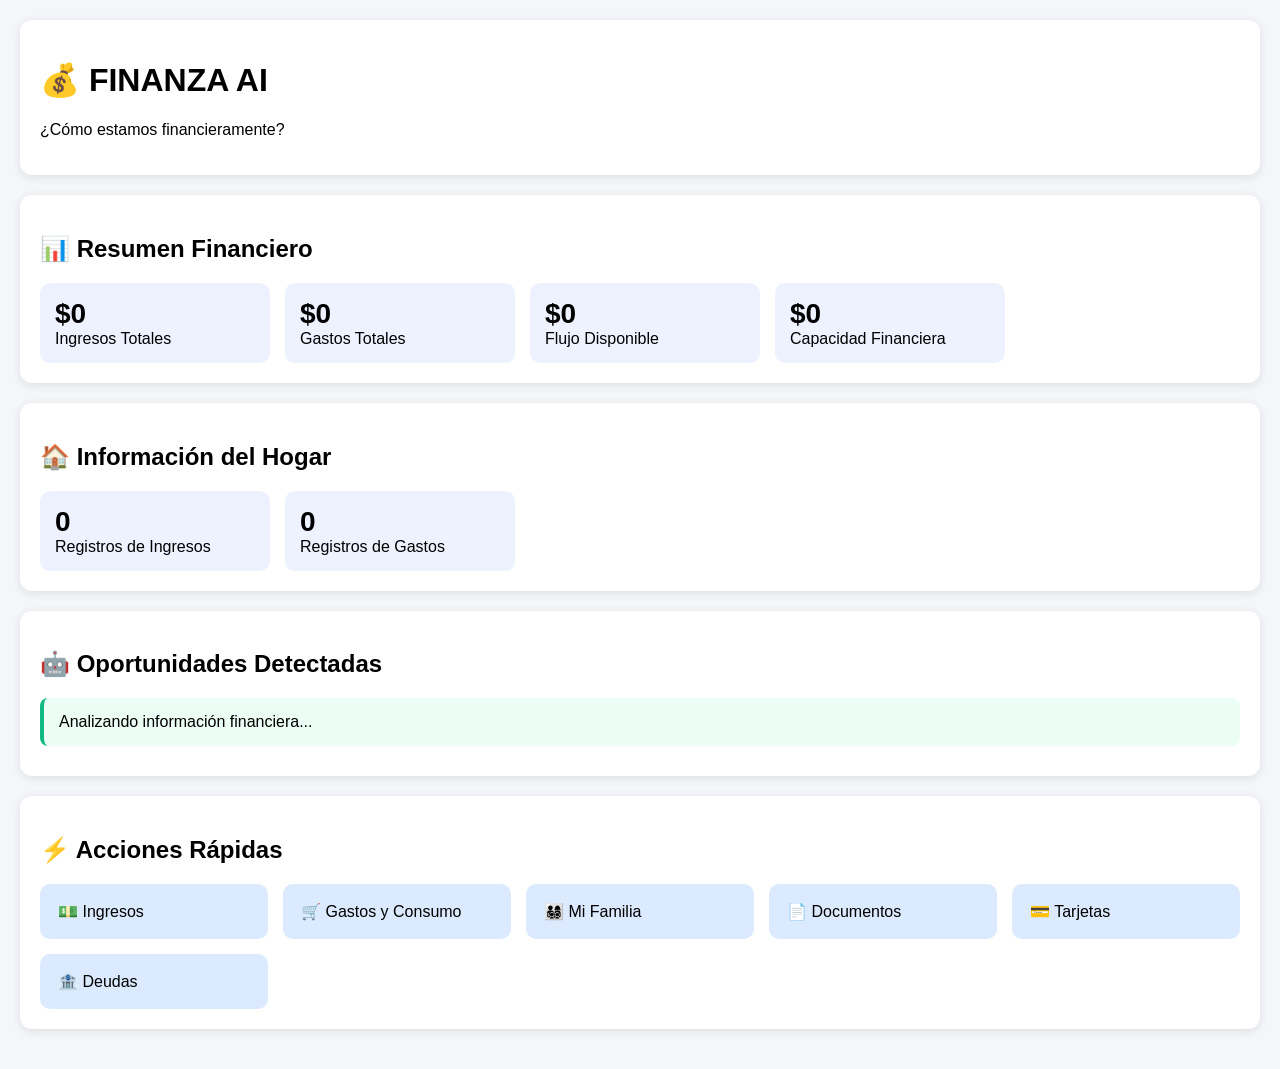
==== index.html @ 51402a57 "Update index.html" ====
<!DOCTYPE html>
<html lang="es">

<head>
<meta charset="UTF-8">
<meta name="viewport" content="width=device-width, initial-scale=1.0">

<title>FINANZA AI</title>

<style>

body{
  font-family: Arial, sans-serif;
  background:#f4f6f9;
  margin:0;
  padding:20px;
}

.container{
  max-width:1200px;
  margin:auto;
}

.card{
  background:white;
  border-radius:12px;
  padding:20px;
  margin-bottom:20px;
  box-shadow:0 2px 10px rgba(0,0,0,.1);
}

.stats{
  display:flex;
  flex-wrap:wrap;
  gap:15px;
}

.stat{
  background:#eef2ff;
  padding:15px;
  border-radius:10px;
  min-width:200px;
}

.value{
  font-size:28px;
  font-weight:bold;
}

.menu{
  display:grid;
  grid-template-columns:repeat(auto-fit,minmax(220px,1fr));
  gap:15px;
}

.menu a{
  text-decoration:none;
  color:inherit;
  display:block;
}

.module{
  background:#dbeafe;
  padding:18px;
  border-radius:10px;
  transition:0.2s;
  cursor:pointer;
}

.module:hover{
  background:#bfdbfe;
  transform:translateY(-2px);
}
.alert{
  background:#ecfdf5;
  border-left:4px solid #10b981;
  padding:15px;
  margin-bottom:10px;
  border-radius:8px;
}

.warning{
  background:#fff7ed;
  border-left:4px solid #f97316;
  padding:15px;
  margin-bottom:10px;
  border-radius:8px;
}

</style>
  
<link rel="stylesheet" href="assets/styles
  
</head>

<body>

<div class="container">

<div class="card">

<h1>💰 FINANZA AI</h1>

<p>
¿Cómo estamos financieramente?
</p>

</div>

<div class="card">

<h2>📊 Resumen Financiero</h2>

<div class="stats">

<div class="stat">
<div class="value" id="ingresosTotales">$0</div>
<div>Ingresos Totales</div>
</div>

<div class="stat">
<div class="value" id="gastosTotales">$0</div>
<div>Gastos Totales</div>
</div>

<div class="stat">
<div class="value" id="flujoDisponible">$0</div>
<div>Flujo Disponible</div>
</div>

<div class="stat">
<div class="value" id="capacidadFinanciera">$0</div>
<div>Capacidad Financiera</div>
</div>

</div>

</div>

<div class="card">

<h2>🏠 Información del Hogar</h2>

<div class="stats">

<div class="stat">
<div class="value" id="totalIngresos">0</div>
<div>Registros de Ingresos</div>
</div>

<div class="stat">
<div class="value" id="totalGastos">0</div>
<div>Registros de Gastos</div>
</div>

</div>

</div>

<div class="card">

<h2>🤖 Oportunidades Detectadas</h2>

<div id="oportunidades">

<div class="alert">
Analizando información financiera...
</div>

</div>

</div>

<div class="card">

<h2>⚡ Acciones Rápidas</h2>

<div class="menu">

<a href="ingresos.html">
<div class="module">
💵 Ingresos
</div>
</a>

<a href="gastos.html">
<div class="module">
🛒 Gastos y Consumo
</div>
</a>

<a href="familia.html">
<div class="module">
👨‍👩‍👧‍👦 Mi Familia
</div>
</a>

<a href="documentos.html">
<div class="module">
📄 Documentos
</div>
</a>

<a href="tarjetas.html">
<div class="module">
💳 Tarjetas
</div>
</a>

<a href="deudasypréstamos.html">
<div class="module">
🏦 Deudas
</div>
</a>

</div>

</div>

</div>

<script>

async function cargarDashboard() {

  const ingresosResponse =
    await fetch('/api/ingresos');

  const gastosResponse =
    await fetch('/api/gastos');

  const ingresos =
    await ingresosResponse.json();

  const gastos =
    await gastosResponse.json();

  let ingresosTotales = 0;
  let gastosTotales = 0;

  ingresos.forEach(item => {

    ingresosTotales +=
      Number(item.monto_neto || 0);

  });

  gastos.forEach(item => {

    gastosTotales +=
      Number(item.monto || 0);

  });

  const flujoDisponible =
    ingresosTotales - gastosTotales;

  document.getElementById('ingresosTotales').textContent =
    '$' + ingresosTotales.toFixed(2);

  document.getElementById('gastosTotales').textContent =
    '$' + gastosTotales.toFixed(2);

  document.getElementById('flujoDisponible').textContent =
    '$' + flujoDisponible.toFixed(2);

  document.getElementById('capacidadFinanciera').textContent =
    '$' + flujoDisponible.toFixed(2);

  document.getElementById('totalIngresos').textContent =
    ingresos.length;

  document.getElementById('totalGastos').textContent =
    gastos.length;

  const oportunidades =
    document.getElementById('oportunidades');

  if (flujoDisponible > 0) {

    oportunidades.innerHTML = `
      <div class="alert">
        ✅ Existe un flujo disponible de
        $${flujoDisponible.toFixed(2)}
      </div>
    `;

  } else {

    oportunidades.innerHTML = `
      <div class="warning">
        ⚠️ Los gastos son iguales o superiores
        a los ingresos.
      </div>
    `;

  }

}

cargarDashboard();

</script>

 <script src="assets/layout.js
   
</body>
</html>
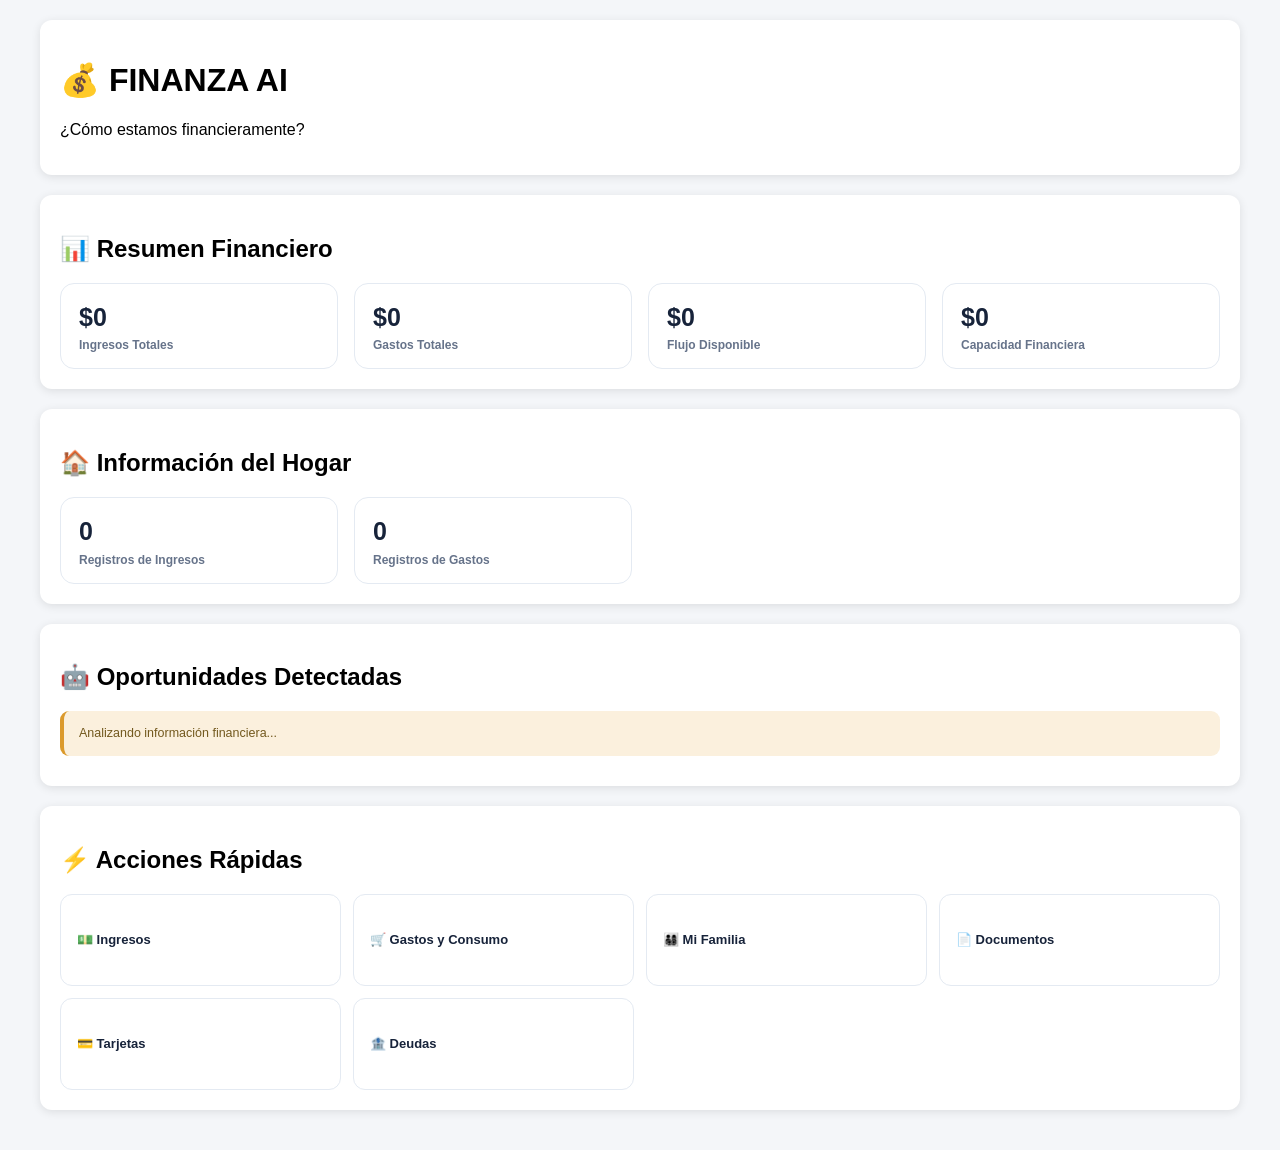
==== commit a533b606: "Update index.html" ====
--- a/index.html
+++ b/index.html
@@ -89,7 +89,7 @@
 
 </style>
   
-<link rel="stylesheet" href="assets/styles
+<link rel="stylesheet" href="./assets/styles.css">
   
 </head>
 
@@ -301,8 +301,7 @@
 cargarDashboard();
 
 </script>
-
- <script src="assets/layout.js
-   
+<script src="./assets/layout.js"></script>
+  
 </body>
 </html>
--- a/assets/styles.css
+++ b/assets/styles.css
@@ -0,0 +1,846 @@
+@import url("https://fonts.googleapis.com/css2?family=Inter:wght@400;500;600;700&display=swap");
+
+:root{
+  --sidebar-bg:#0e1d33;
+  --sidebar-border:#1e2e47;
+  --sidebar-text:#93a4be;
+  --sidebar-active:#2f6fed;
+
+  --bg:#f2f5fa;
+  --card:#ffffff;
+  --border:#e4eaf2;
+
+  --ink:#17233a;
+  --ink-soft:#66738a;
+
+  --blue:#2f6fed;
+  --blue-soft:#e7effe;
+
+  --green:#149a5b;
+  --green-soft:#dff5e9;
+
+  --red:#e24b5b;
+  --red-soft:#fce7e9;
+
+  --purple:#7c5ce0;
+  --purple-soft:#eee9fc;
+
+  --amber:#db9a2c;
+  --amber-soft:#fbf0dd;
+
+  --shadow:0 8px 24px rgba(23,35,58,.06);
+
+  --sidebar-width:232px;
+  --topbar-height:70px;
+}
+
+*{
+  box-sizing:border-box;
+}
+
+html{
+  scroll-behavior:smooth;
+}
+
+body.finanza-layout{
+  margin:0;
+  padding:0;
+  min-height:100vh;
+  background:var(--bg);
+  color:var(--ink);
+  font-family:"Inter",Arial,sans-serif;
+  font-size:14px;
+}
+
+body.finanza-layout a{
+  color:inherit;
+}
+
+body.finanza-layout button,
+body.finanza-layout input,
+body.finanza-layout select,
+body.finanza-layout textarea{
+  font:inherit;
+}
+
+/* ESTRUCTURA PRINCIPAL */
+
+.app-shell{
+  display:flex;
+  min-height:100vh;
+  background:var(--bg);
+}
+
+.app-sidebar{
+  width:var(--sidebar-width);
+  min-height:100vh;
+  background:var(--sidebar-bg);
+  color:#fff;
+  padding:22px 0;
+  display:flex;
+  flex-direction:column;
+  position:fixed;
+  top:0;
+  left:0;
+  bottom:0;
+  z-index:1000;
+  overflow-y:auto;
+}
+
+.app-main{
+  min-width:0;
+  width:calc(100% - var(--sidebar-width));
+  margin-left:var(--sidebar-width);
+}
+
+.app-topbar{
+  min-height:var(--topbar-height);
+  padding:14px 30px;
+  background:rgba(242,245,250,.94);
+  border-bottom:1px solid var(--border);
+  display:flex;
+  justify-content:space-between;
+  align-items:center;
+  gap:20px;
+  position:sticky;
+  top:0;
+  z-index:900;
+  backdrop-filter:blur(12px);
+}
+
+.app-content{
+  width:100%;
+  max-width:1440px;
+  margin:0 auto;
+  padding:22px 30px 40px;
+}
+
+/* MARCA */
+
+.brand-row{
+  display:flex;
+  align-items:center;
+  gap:10px;
+  padding:0 18px;
+  margin-bottom:22px;
+}
+
+.brand-mark{
+  width:34px;
+  height:34px;
+  flex:0 0 34px;
+  border-radius:10px;
+  display:flex;
+  align-items:center;
+  justify-content:center;
+  background:linear-gradient(135deg,#2f6fed,#7c5ce0);
+  color:#fff;
+  font-size:15px;
+  font-weight:700;
+  box-shadow:0 6px 15px rgba(47,111,237,.28);
+}
+
+.brand-name{
+  color:#fff;
+  font-weight:700;
+  font-size:14px;
+  letter-spacing:.2px;
+}
+
+.brand-tag{
+  margin-top:2px;
+  color:var(--sidebar-text);
+  font-size:9px;
+  line-height:1.35;
+}
+
+/* NAVEGACIÓN */
+
+.sidebar-nav{
+  padding:0 10px;
+}
+
+.nav-section{
+  display:flex;
+  flex-direction:column;
+  gap:2px;
+}
+
+.nav-divider{
+  height:1px;
+  margin:14px 8px;
+  background:var(--sidebar-border);
+}
+
+.nav-item{
+  min-height:38px;
+  display:flex;
+  align-items:center;
+  gap:11px;
+  padding:9px 12px;
+  border-radius:9px;
+  color:var(--sidebar-text);
+  text-decoration:none;
+  font-size:12.5px;
+  font-weight:500;
+  transition:background .2s ease,color .2s ease,transform .2s ease;
+}
+
+.nav-item:hover{
+  background:rgba(255,255,255,.07);
+  color:#fff;
+  transform:translateX(2px);
+}
+
+.nav-item.active{
+  background:var(--sidebar-active);
+  color:#fff;
+  box-shadow:0 5px 14px rgba(47,111,237,.24);
+}
+
+.nav-icon{
+  width:20px;
+  flex:0 0 20px;
+  text-align:center;
+  font-size:15px;
+}
+
+.sidebar-footer{
+  margin:auto 14px 0;
+  padding:14px 15px;
+  border-radius:12px;
+  background:#123326;
+  color:#cfe9de;
+  font-size:11px;
+  line-height:1.45;
+}
+
+.sidebar-footer-icon{
+  display:block;
+  margin-bottom:6px;
+  color:#9fe3c7;
+  font-size:16px;
+}
+
+/* TOPBAR */
+
+.topbar-left{
+  min-width:0;
+  display:flex;
+  align-items:center;
+  gap:12px;
+}
+
+.topbar-icon{
+  width:40px;
+  height:40px;
+  flex:0 0 40px;
+  border-radius:11px;
+  display:flex;
+  align-items:center;
+  justify-content:center;
+  background:var(--blue-soft);
+  color:var(--blue);
+  font-size:18px;
+}
+
+.topbar-copy{
+  min-width:0;
+}
+
+.topbar-title{
+  margin:0;
+  color:var(--ink);
+  font-size:19px;
+  font-weight:700;
+  line-height:1.2;
+}
+
+.topbar-status{
+  margin-top:3px;
+  color:var(--ink-soft);
+  font-size:12px;
+}
+
+.topbar-right{
+  display:flex;
+  align-items:center;
+  gap:14px;
+}
+
+.notification-button{
+  width:36px;
+  height:36px;
+  border:0;
+  border-radius:10px;
+  background:transparent;
+  color:var(--ink-soft);
+  cursor:pointer;
+}
+
+.notification-button:hover{
+  background:var(--blue-soft);
+  color:var(--blue);
+}
+
+.profile-chip{
+  display:flex;
+  align-items:center;
+  gap:8px;
+  color:var(--ink);
+  font-size:12.5px;
+  font-weight:600;
+}
+
+.profile-avatar{
+  width:32px;
+  height:32px;
+  border-radius:50%;
+  background:var(--blue-soft);
+  color:var(--blue);
+  display:flex;
+  align-items:center;
+  justify-content:center;
+  font-size:11px;
+  font-weight:700;
+}
+
+.mobile-menu-button{
+  display:none;
+  width:40px;
+  height:40px;
+  border:1px solid var(--border);
+  border-radius:10px;
+  background:#fff;
+  color:var(--ink);
+  cursor:pointer;
+}
+
+/* CONTENIDO EXISTENTE */
+
+.app-content > .container,
+.app-content > .card{
+  width:100%;
+  max-width:none;
+  margin-left:0;
+  margin-right:0;
+}
+
+.app-content .container{
+  max-width:none;
+  margin:0;
+}
+
+.app-content .card{
+  margin:0 0 18px;
+  padding:18px 20px;
+  border:1px solid var(--border);
+  border-radius:14px;
+  background:var(--card);
+  box-shadow:var(--shadow);
+}
+
+.app-content .card > h1:first-child{
+  margin-top:0;
+}
+
+.app-content h1,
+.app-content h2,
+.app-content h3{
+  color:var(--ink);
+}
+
+.app-content h1{
+  margin:0 0 8px;
+  font-size:23px;
+  line-height:1.25;
+}
+
+.app-content h2{
+  margin:0 0 14px;
+  font-size:15px;
+  line-height:1.3;
+  font-weight:700;
+}
+
+.app-content h3{
+  font-size:14px;
+}
+
+.app-content p{
+  color:var(--ink-soft);
+  line-height:1.55;
+}
+
+.app-content hr{
+  height:1px;
+  margin:24px 0;
+  border:0;
+  background:var(--border);
+}
+
+/* HERO */
+
+.finanza-hero{
+  min-height:138px;
+  margin-bottom:20px;
+  padding:25px 28px;
+  border-radius:16px;
+  background:linear-gradient(120deg,#132a4a,#2a3d63 55%,#715542);
+  color:#fff;
+  display:flex;
+  justify-content:space-between;
+  align-items:center;
+  gap:18px;
+}
+
+.finanza-hero h1,
+.finanza-hero h2,
+.finanza-hero p{
+  color:#fff;
+}
+
+.finanza-hero h1{
+  max-width:460px;
+  font-size:23px;
+}
+
+.finanza-hero p{
+  max-width:520px;
+  margin:8px 0 0;
+  color:#c7d3ea;
+  font-size:13px;
+}
+
+/* INDICADORES */
+
+.stats,
+.stat-row{
+  display:grid;
+  grid-template-columns:repeat(4,minmax(0,1fr));
+  gap:16px;
+}
+
+.stat{
+  min-width:0;
+  padding:16px 18px;
+  border:1px solid var(--border);
+  border-radius:14px;
+  background:var(--card);
+  box-shadow:none;
+}
+
+.stat .value,
+.value{
+  margin-top:3px;
+  color:var(--ink);
+  font-size:25px;
+  font-weight:700;
+  line-height:1.18;
+}
+
+.stat > div:last-child{
+  margin-top:6px;
+  color:var(--ink-soft);
+  font-size:12px;
+  font-weight:600;
+}
+
+.stat.stat-income{
+  border-top:3px solid var(--green);
+}
+
+.stat.stat-income .value{
+  color:var(--green);
+}
+
+.stat.stat-expense{
+  border-top:3px solid var(--red);
+}
+
+.stat.stat-expense .value{
+  color:var(--red);
+}
+
+.stat.stat-debt{
+  border-top:3px solid var(--purple);
+}
+
+.stat.stat-debt .value{
+  color:var(--purple);
+}
+
+.stat.stat-balance{
+  border-top:3px solid var(--blue);
+}
+
+.stat.stat-balance .value{
+  color:var(--blue);
+}
+
+/* PANELES */
+
+.panel{
+  margin-bottom:18px;
+  padding:18px 20px;
+  border:1px solid var(--border);
+  border-radius:14px;
+  background:var(--card);
+}
+
+.panel-title{
+  color:var(--ink);
+  font-size:14.5px;
+  font-weight:700;
+}
+
+.content-grid{
+  display:grid;
+  grid-template-columns:minmax(0,2fr) minmax(280px,1fr);
+  gap:18px;
+}
+
+.content-grid-equal{
+  display:grid;
+  grid-template-columns:repeat(2,minmax(0,1fr));
+  gap:18px;
+}
+
+/* ACCIONES */
+
+.actions-grid,
+.menu{
+  display:grid;
+  grid-template-columns:repeat(4,minmax(0,1fr));
+  gap:12px;
+}
+
+.action,
+.module{
+  min-width:0;
+  min-height:92px;
+  padding:14px 16px;
+  border:1px solid var(--border);
+  border-radius:12px;
+  background:#fff;
+  color:var(--ink);
+  display:flex;
+  flex-direction:column;
+  justify-content:center;
+  gap:7px;
+  font-size:13px;
+  font-weight:600;
+  cursor:pointer;
+  transition:transform .2s ease,border-color .2s ease,box-shadow .2s ease;
+}
+
+.action:hover,
+.module:hover{
+  border-color:#b9cef8;
+  box-shadow:0 8px 18px rgba(47,111,237,.10);
+  transform:translateY(-2px);
+}
+
+.menu a{
+  display:block;
+  color:inherit;
+  text-decoration:none;
+}
+
+/* TABLAS */
+
+.table-wrapper{
+  width:100%;
+  overflow-x:auto;
+}
+
+.table{
+  width:100%;
+  margin-top:10px;
+  border-collapse:collapse;
+  border-spacing:0;
+  background:#fff;
+}
+
+.table th{
+  padding:11px 12px;
+  border-bottom:1px solid var(--border);
+  background:#f6f8fc;
+  color:var(--ink-soft);
+  text-align:left;
+  font-size:11px;
+  font-weight:700;
+  text-transform:uppercase;
+  letter-spacing:.25px;
+  white-space:nowrap;
+}
+
+.table td{
+  padding:12px;
+  border-bottom:1px solid var(--border);
+  color:var(--ink);
+  font-size:12.5px;
+  vertical-align:middle;
+}
+
+.table tbody tr:hover{
+  background:#fafbfe;
+}
+
+.table tbody tr:last-child td{
+  border-bottom:0;
+}
+
+/* FORMULARIOS */
+
+form{
+  width:100%;
+}
+
+form p{
+  margin:0 0 14px;
+}
+
+label{
+  display:block;
+  margin-bottom:6px;
+  color:var(--ink-soft);
+  font-size:12px;
+  font-weight:600;
+}
+
+input,
+select,
+textarea{
+  width:100%;
+  min-height:42px;
+  padding:9px 11px;
+  border:1px solid var(--border);
+  border-radius:9px;
+  outline:none;
+  background:#fff;
+  color:var(--ink);
+  transition:border-color .2s ease,box-shadow .2s ease;
+}
+
+input:focus,
+select:focus,
+textarea:focus{
+  border-color:var(--blue);
+  box-shadow:0 0 0 3px rgba(47,111,237,.12);
+}
+
+button[type="submit"],
+.primary-button{
+  min-height:42px;
+  padding:9px 20px;
+  border:0;
+  border-radius:9px;
+  background:var(--blue);
+  color:#fff;
+  font-weight:600;
+  cursor:pointer;
+}
+
+button[type="submit"]:hover,
+.primary-button:hover{
+  background:#265fd0;
+}
+
+.secondary-button{
+  min-height:40px;
+  padding:8px 14px;
+  border:1px solid var(--border);
+  border-radius:9px;
+  background:#fff;
+  color:var(--ink);
+  cursor:pointer;
+}
+
+/* ALERTAS */
+
+.alert,
+.success,
+.warning{
+  padding:13px 15px;
+  border-radius:9px;
+  margin-bottom:10px;
+  font-size:12.5px;
+  line-height:1.5;
+}
+
+.alert,
+.warning{
+  border-left:4px solid var(--amber);
+  background:var(--amber-soft);
+  color:#72581d;
+}
+
+.success{
+  border-left:4px solid var(--green);
+  background:var(--green-soft);
+  color:#116f43;
+}
+
+.error{
+  padding:13px 15px;
+  border-left:4px solid var(--red);
+  border-radius:9px;
+  background:var(--red-soft);
+  color:#a42f3c;
+}
+
+/* MENSAJES */
+
+#mensaje{
+  margin-top:15px;
+  padding:0;
+  color:var(--green);
+  font-size:13px;
+  font-weight:600;
+}
+
+/* UTILIDADES */
+
+.text-green{
+  color:var(--green);
+}
+
+.text-red{
+  color:var(--red);
+}
+
+.text-blue{
+  color:var(--blue);
+}
+
+.text-purple{
+  color:var(--purple);
+}
+
+.muted{
+  color:var(--ink-soft);
+}
+
+.hidden{
+  display:none !important;
+}
+
+.mobile-overlay{
+  display:none;
+}
+
+/* RESPONSIVE */
+
+@media (max-width:1100px){
+  .stats,
+  .stat-row{
+    grid-template-columns:repeat(2,minmax(0,1fr));
+  }
+
+  .actions-grid,
+  .menu{
+    grid-template-columns:repeat(2,minmax(0,1fr));
+  }
+
+  .content-grid{
+    grid-template-columns:1fr;
+  }
+}
+
+@media (max-width:820px){
+  :root{
+    --topbar-height:64px;
+  }
+
+  .app-sidebar{
+    transform:translateX(-100%);
+    transition:transform .25s ease;
+    box-shadow:12px 0 30px rgba(0,0,0,.2);
+  }
+
+  body.sidebar-open .app-sidebar{
+    transform:translateX(0);
+  }
+
+  .app-main{
+    width:100%;
+    margin-left:0;
+  }
+
+  .app-topbar{
+    padding:12px 16px;
+  }
+
+  .app-content{
+    padding:18px 16px 30px;
+  }
+
+  .mobile-menu-button{
+    display:flex;
+    align-items:center;
+    justify-content:center;
+  }
+
+  .mobile-overlay{
+    position:fixed;
+    inset:0;
+    z-index:950;
+    background:rgba(14,29,51,.48);
+  }
+
+  body.sidebar-open .mobile-overlay{
+    display:block;
+  }
+
+  .topbar-status{
+    display:none;
+  }
+
+  .profile-chip span{
+    display:none;
+  }
+
+  .finanza-hero{
+    padding:22px 20px;
+  }
+}
+
+@media (max-width:580px){
+  .stats,
+  .stat-row,
+  .actions-grid,
+  .menu,
+  .content-grid-equal{
+    grid-template-columns:1fr;
+  }
+
+  .stat,
+  .action,
+  .module{
+    width:100%;
+  }
+
+  .app-content .card,
+  .panel{
+    padding:16px;
+  }
+
+  .topbar-title{
+    font-size:17px;
+  }
+
+  .finanza-hero h1{
+    font-size:20px;
+  }
+}
+
+@media (prefers-reduced-motion:reduce){
+  *,
+  *::before,
+  *::after{
+    scroll-behavior:auto !important;
+    animation:none !important;
+    transition:none !important;
+  }
+}
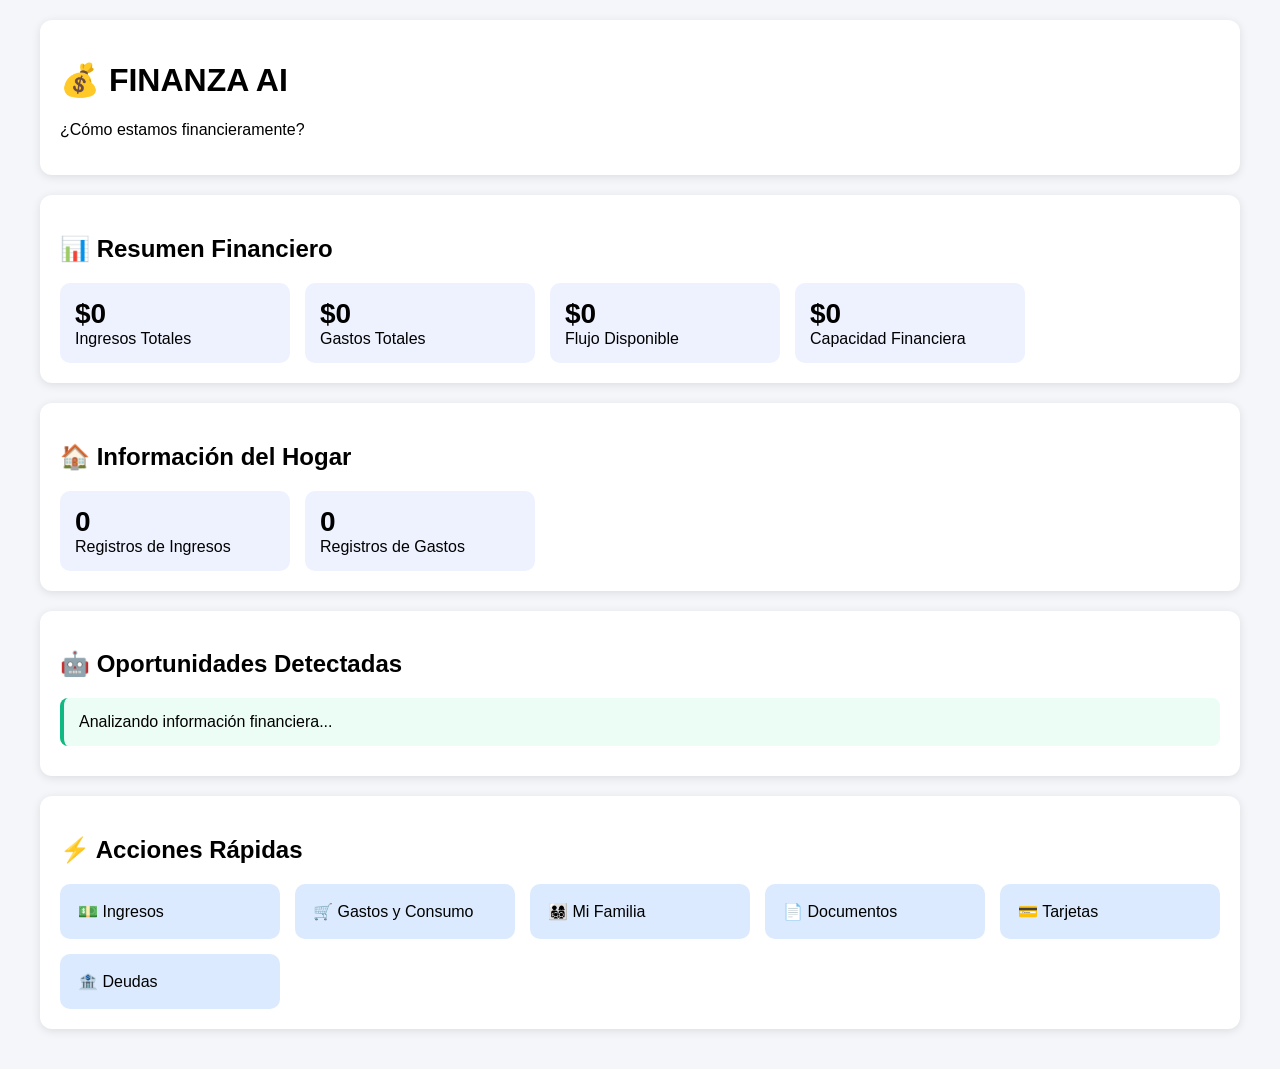
==== commit 268edf8d: "Update index.html" ====
--- a/index.html
+++ b/index.html
@@ -88,8 +88,8 @@
 }
 
 </style>
-  
-<link rel="stylesheet" href="./assets/styles.css">
+
+<link rel="stylesheet" href>
   
 </head>
 
@@ -300,8 +300,11 @@
 
 cargarDashboard();
 
+cargarDashboard();
+
 </script>
-<script src="./assets/layout.js"></script>
-  
+
+<scripts/layout.jsscript>
+
 </body>
 </html>
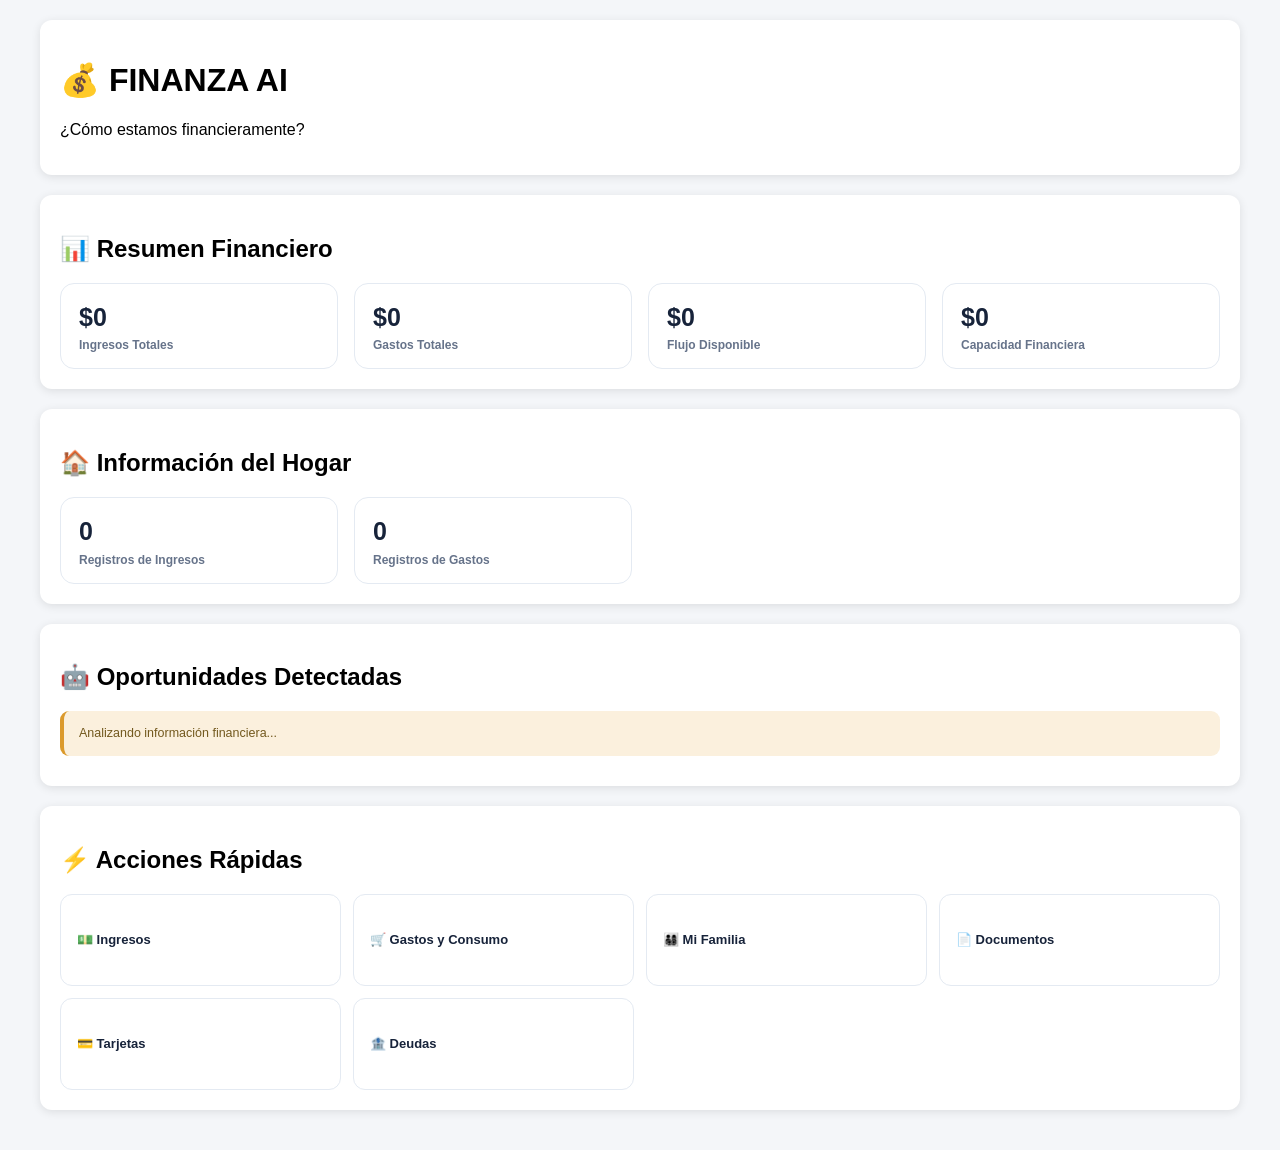
==== commit 0da9166d: "Update index.html" ====
--- a/index.html
+++ b/index.html
@@ -89,7 +89,7 @@
 
 </style>
 
-<link rel="stylesheet" href>
+<link rel="stylesheet" href="./assets/styles.css">
   
 </head>
 
@@ -300,11 +300,9 @@
 
 cargarDashboard();
 
-cargarDashboard();
-
 </script>
 
-<scripts/layout.jsscript>
+<script src="./assets/layout.js"></script>
 
 </body>
 </html>
--- a/assets/styles.css
+++ b/assets/styles.css
@@ -0,0 +1,846 @@
+@import url("https://fonts.googleapis.com/css2?family=Inter:wght@400;500;600;700&display=swap");
+
+:root{
+  --sidebar-bg:#0e1d33;
+  --sidebar-border:#1e2e47;
+  --sidebar-text:#93a4be;
+  --sidebar-active:#2f6fed;
+
+  --bg:#f2f5fa;
+  --card:#ffffff;
+  --border:#e4eaf2;
+
+  --ink:#17233a;
+  --ink-soft:#66738a;
+
+  --blue:#2f6fed;
+  --blue-soft:#e7effe;
+
+  --green:#149a5b;
+  --green-soft:#dff5e9;
+
+  --red:#e24b5b;
+  --red-soft:#fce7e9;
+
+  --purple:#7c5ce0;
+  --purple-soft:#eee9fc;
+
+  --amber:#db9a2c;
+  --amber-soft:#fbf0dd;
+
+  --shadow:0 8px 24px rgba(23,35,58,.06);
+
+  --sidebar-width:232px;
+  --topbar-height:70px;
+}
+
+*{
+  box-sizing:border-box;
+}
+
+html{
+  scroll-behavior:smooth;
+}
+
+body.finanza-layout{
+  margin:0;
+  padding:0;
+  min-height:100vh;
+  background:var(--bg);
+  color:var(--ink);
+  font-family:"Inter",Arial,sans-serif;
+  font-size:14px;
+}
+
+body.finanza-layout a{
+  color:inherit;
+}
+
+body.finanza-layout button,
+body.finanza-layout input,
+body.finanza-layout select,
+body.finanza-layout textarea{
+  font:inherit;
+}
+
+/* ESTRUCTURA PRINCIPAL */
+
+.app-shell{
+  display:flex;
+  min-height:100vh;
+  background:var(--bg);
+}
+
+.app-sidebar{
+  width:var(--sidebar-width);
+  min-height:100vh;
+  background:var(--sidebar-bg);
+  color:#fff;
+  padding:22px 0;
+  display:flex;
+  flex-direction:column;
+  position:fixed;
+  top:0;
+  left:0;
+  bottom:0;
+  z-index:1000;
+  overflow-y:auto;
+}
+
+.app-main{
+  min-width:0;
+  width:calc(100% - var(--sidebar-width));
+  margin-left:var(--sidebar-width);
+}
+
+.app-topbar{
+  min-height:var(--topbar-height);
+  padding:14px 30px;
+  background:rgba(242,245,250,.94);
+  border-bottom:1px solid var(--border);
+  display:flex;
+  justify-content:space-between;
+  align-items:center;
+  gap:20px;
+  position:sticky;
+  top:0;
+  z-index:900;
+  backdrop-filter:blur(12px);
+}
+
+.app-content{
+  width:100%;
+  max-width:1440px;
+  margin:0 auto;
+  padding:22px 30px 40px;
+}
+
+/* MARCA */
+
+.brand-row{
+  display:flex;
+  align-items:center;
+  gap:10px;
+  padding:0 18px;
+  margin-bottom:22px;
+}
+
+.brand-mark{
+  width:34px;
+  height:34px;
+  flex:0 0 34px;
+  border-radius:10px;
+  display:flex;
+  align-items:center;
+  justify-content:center;
+  background:linear-gradient(135deg,#2f6fed,#7c5ce0);
+  color:#fff;
+  font-size:15px;
+  font-weight:700;
+  box-shadow:0 6px 15px rgba(47,111,237,.28);
+}
+
+.brand-name{
+  color:#fff;
+  font-weight:700;
+  font-size:14px;
+  letter-spacing:.2px;
+}
+
+.brand-tag{
+  margin-top:2px;
+  color:var(--sidebar-text);
+  font-size:9px;
+  line-height:1.35;
+}
+
+/* NAVEGACIÓN */
+
+.sidebar-nav{
+  padding:0 10px;
+}
+
+.nav-section{
+  display:flex;
+  flex-direction:column;
+  gap:2px;
+}
+
+.nav-divider{
+  height:1px;
+  margin:14px 8px;
+  background:var(--sidebar-border);
+}
+
+.nav-item{
+  min-height:38px;
+  display:flex;
+  align-items:center;
+  gap:11px;
+  padding:9px 12px;
+  border-radius:9px;
+  color:var(--sidebar-text);
+  text-decoration:none;
+  font-size:12.5px;
+  font-weight:500;
+  transition:background .2s ease,color .2s ease,transform .2s ease;
+}
+
+.nav-item:hover{
+  background:rgba(255,255,255,.07);
+  color:#fff;
+  transform:translateX(2px);
+}
+
+.nav-item.active{
+  background:var(--sidebar-active);
+  color:#fff;
+  box-shadow:0 5px 14px rgba(47,111,237,.24);
+}
+
+.nav-icon{
+  width:20px;
+  flex:0 0 20px;
+  text-align:center;
+  font-size:15px;
+}
+
+.sidebar-footer{
+  margin:auto 14px 0;
+  padding:14px 15px;
+  border-radius:12px;
+  background:#123326;
+  color:#cfe9de;
+  font-size:11px;
+  line-height:1.45;
+}
+
+.sidebar-footer-icon{
+  display:block;
+  margin-bottom:6px;
+  color:#9fe3c7;
+  font-size:16px;
+}
+
+/* TOPBAR */
+
+.topbar-left{
+  min-width:0;
+  display:flex;
+  align-items:center;
+  gap:12px;
+}
+
+.topbar-icon{
+  width:40px;
+  height:40px;
+  flex:0 0 40px;
+  border-radius:11px;
+  display:flex;
+  align-items:center;
+  justify-content:center;
+  background:var(--blue-soft);
+  color:var(--blue);
+  font-size:18px;
+}
+
+.topbar-copy{
+  min-width:0;
+}
+
+.topbar-title{
+  margin:0;
+  color:var(--ink);
+  font-size:19px;
+  font-weight:700;
+  line-height:1.2;
+}
+
+.topbar-status{
+  margin-top:3px;
+  color:var(--ink-soft);
+  font-size:12px;
+}
+
+.topbar-right{
+  display:flex;
+  align-items:center;
+  gap:14px;
+}
+
+.notification-button{
+  width:36px;
+  height:36px;
+  border:0;
+  border-radius:10px;
+  background:transparent;
+  color:var(--ink-soft);
+  cursor:pointer;
+}
+
+.notification-button:hover{
+  background:var(--blue-soft);
+  color:var(--blue);
+}
+
+.profile-chip{
+  display:flex;
+  align-items:center;
+  gap:8px;
+  color:var(--ink);
+  font-size:12.5px;
+  font-weight:600;
+}
+
+.profile-avatar{
+  width:32px;
+  height:32px;
+  border-radius:50%;
+  background:var(--blue-soft);
+  color:var(--blue);
+  display:flex;
+  align-items:center;
+  justify-content:center;
+  font-size:11px;
+  font-weight:700;
+}
+
+.mobile-menu-button{
+  display:none;
+  width:40px;
+  height:40px;
+  border:1px solid var(--border);
+  border-radius:10px;
+  background:#fff;
+  color:var(--ink);
+  cursor:pointer;
+}
+
+/* CONTENIDO EXISTENTE */
+
+.app-content > .container,
+.app-content > .card{
+  width:100%;
+  max-width:none;
+  margin-left:0;
+  margin-right:0;
+}
+
+.app-content .container{
+  max-width:none;
+  margin:0;
+}
+
+.app-content .card{
+  margin:0 0 18px;
+  padding:18px 20px;
+  border:1px solid var(--border);
+  border-radius:14px;
+  background:var(--card);
+  box-shadow:var(--shadow);
+}
+
+.app-content .card > h1:first-child{
+  margin-top:0;
+}
+
+.app-content h1,
+.app-content h2,
+.app-content h3{
+  color:var(--ink);
+}
+
+.app-content h1{
+  margin:0 0 8px;
+  font-size:23px;
+  line-height:1.25;
+}
+
+.app-content h2{
+  margin:0 0 14px;
+  font-size:15px;
+  line-height:1.3;
+  font-weight:700;
+}
+
+.app-content h3{
+  font-size:14px;
+}
+
+.app-content p{
+  color:var(--ink-soft);
+  line-height:1.55;
+}
+
+.app-content hr{
+  height:1px;
+  margin:24px 0;
+  border:0;
+  background:var(--border);
+}
+
+/* HERO */
+
+.finanza-hero{
+  min-height:138px;
+  margin-bottom:20px;
+  padding:25px 28px;
+  border-radius:16px;
+  background:linear-gradient(120deg,#132a4a,#2a3d63 55%,#715542);
+  color:#fff;
+  display:flex;
+  justify-content:space-between;
+  align-items:center;
+  gap:18px;
+}
+
+.finanza-hero h1,
+.finanza-hero h2,
+.finanza-hero p{
+  color:#fff;
+}
+
+.finanza-hero h1{
+  max-width:460px;
+  font-size:23px;
+}
+
+.finanza-hero p{
+  max-width:520px;
+  margin:8px 0 0;
+  color:#c7d3ea;
+  font-size:13px;
+}
+
+/* INDICADORES */
+
+.stats,
+.stat-row{
+  display:grid;
+  grid-template-columns:repeat(4,minmax(0,1fr));
+  gap:16px;
+}
+
+.stat{
+  min-width:0;
+  padding:16px 18px;
+  border:1px solid var(--border);
+  border-radius:14px;
+  background:var(--card);
+  box-shadow:none;
+}
+
+.stat .value,
+.value{
+  margin-top:3px;
+  color:var(--ink);
+  font-size:25px;
+  font-weight:700;
+  line-height:1.18;
+}
+
+.stat > div:last-child{
+  margin-top:6px;
+  color:var(--ink-soft);
+  font-size:12px;
+  font-weight:600;
+}
+
+.stat.stat-income{
+  border-top:3px solid var(--green);
+}
+
+.stat.stat-income .value{
+  color:var(--green);
+}
+
+.stat.stat-expense{
+  border-top:3px solid var(--red);
+}
+
+.stat.stat-expense .value{
+  color:var(--red);
+}
+
+.stat.stat-debt{
+  border-top:3px solid var(--purple);
+}
+
+.stat.stat-debt .value{
+  color:var(--purple);
+}
+
+.stat.stat-balance{
+  border-top:3px solid var(--blue);
+}
+
+.stat.stat-balance .value{
+  color:var(--blue);
+}
+
+/* PANELES */
+
+.panel{
+  margin-bottom:18px;
+  padding:18px 20px;
+  border:1px solid var(--border);
+  border-radius:14px;
+  background:var(--card);
+}
+
+.panel-title{
+  color:var(--ink);
+  font-size:14.5px;
+  font-weight:700;
+}
+
+.content-grid{
+  display:grid;
+  grid-template-columns:minmax(0,2fr) minmax(280px,1fr);
+  gap:18px;
+}
+
+.content-grid-equal{
+  display:grid;
+  grid-template-columns:repeat(2,minmax(0,1fr));
+  gap:18px;
+}
+
+/* ACCIONES */
+
+.actions-grid,
+.menu{
+  display:grid;
+  grid-template-columns:repeat(4,minmax(0,1fr));
+  gap:12px;
+}
+
+.action,
+.module{
+  min-width:0;
+  min-height:92px;
+  padding:14px 16px;
+  border:1px solid var(--border);
+  border-radius:12px;
+  background:#fff;
+  color:var(--ink);
+  display:flex;
+  flex-direction:column;
+  justify-content:center;
+  gap:7px;
+  font-size:13px;
+  font-weight:600;
+  cursor:pointer;
+  transition:transform .2s ease,border-color .2s ease,box-shadow .2s ease;
+}
+
+.action:hover,
+.module:hover{
+  border-color:#b9cef8;
+  box-shadow:0 8px 18px rgba(47,111,237,.10);
+  transform:translateY(-2px);
+}
+
+.menu a{
+  display:block;
+  color:inherit;
+  text-decoration:none;
+}
+
+/* TABLAS */
+
+.table-wrapper{
+  width:100%;
+  overflow-x:auto;
+}
+
+.table{
+  width:100%;
+  margin-top:10px;
+  border-collapse:collapse;
+  border-spacing:0;
+  background:#fff;
+}
+
+.table th{
+  padding:11px 12px;
+  border-bottom:1px solid var(--border);
+  background:#f6f8fc;
+  color:var(--ink-soft);
+  text-align:left;
+  font-size:11px;
+  font-weight:700;
+  text-transform:uppercase;
+  letter-spacing:.25px;
+  white-space:nowrap;
+}
+
+.table td{
+  padding:12px;
+  border-bottom:1px solid var(--border);
+  color:var(--ink);
+  font-size:12.5px;
+  vertical-align:middle;
+}
+
+.table tbody tr:hover{
+  background:#fafbfe;
+}
+
+.table tbody tr:last-child td{
+  border-bottom:0;
+}
+
+/* FORMULARIOS */
+
+form{
+  width:100%;
+}
+
+form p{
+  margin:0 0 14px;
+}
+
+label{
+  display:block;
+  margin-bottom:6px;
+  color:var(--ink-soft);
+  font-size:12px;
+  font-weight:600;
+}
+
+input,
+select,
+textarea{
+  width:100%;
+  min-height:42px;
+  padding:9px 11px;
+  border:1px solid var(--border);
+  border-radius:9px;
+  outline:none;
+  background:#fff;
+  color:var(--ink);
+  transition:border-color .2s ease,box-shadow .2s ease;
+}
+
+input:focus,
+select:focus,
+textarea:focus{
+  border-color:var(--blue);
+  box-shadow:0 0 0 3px rgba(47,111,237,.12);
+}
+
+button[type="submit"],
+.primary-button{
+  min-height:42px;
+  padding:9px 20px;
+  border:0;
+  border-radius:9px;
+  background:var(--blue);
+  color:#fff;
+  font-weight:600;
+  cursor:pointer;
+}
+
+button[type="submit"]:hover,
+.primary-button:hover{
+  background:#265fd0;
+}
+
+.secondary-button{
+  min-height:40px;
+  padding:8px 14px;
+  border:1px solid var(--border);
+  border-radius:9px;
+  background:#fff;
+  color:var(--ink);
+  cursor:pointer;
+}
+
+/* ALERTAS */
+
+.alert,
+.success,
+.warning{
+  padding:13px 15px;
+  border-radius:9px;
+  margin-bottom:10px;
+  font-size:12.5px;
+  line-height:1.5;
+}
+
+.alert,
+.warning{
+  border-left:4px solid var(--amber);
+  background:var(--amber-soft);
+  color:#72581d;
+}
+
+.success{
+  border-left:4px solid var(--green);
+  background:var(--green-soft);
+  color:#116f43;
+}
+
+.error{
+  padding:13px 15px;
+  border-left:4px solid var(--red);
+  border-radius:9px;
+  background:var(--red-soft);
+  color:#a42f3c;
+}
+
+/* MENSAJES */
+
+#mensaje{
+  margin-top:15px;
+  padding:0;
+  color:var(--green);
+  font-size:13px;
+  font-weight:600;
+}
+
+/* UTILIDADES */
+
+.text-green{
+  color:var(--green);
+}
+
+.text-red{
+  color:var(--red);
+}
+
+.text-blue{
+  color:var(--blue);
+}
+
+.text-purple{
+  color:var(--purple);
+}
+
+.muted{
+  color:var(--ink-soft);
+}
+
+.hidden{
+  display:none !important;
+}
+
+.mobile-overlay{
+  display:none;
+}
+
+/* RESPONSIVE */
+
+@media (max-width:1100px){
+  .stats,
+  .stat-row{
+    grid-template-columns:repeat(2,minmax(0,1fr));
+  }
+
+  .actions-grid,
+  .menu{
+    grid-template-columns:repeat(2,minmax(0,1fr));
+  }
+
+  .content-grid{
+    grid-template-columns:1fr;
+  }
+}
+
+@media (max-width:820px){
+  :root{
+    --topbar-height:64px;
+  }
+
+  .app-sidebar{
+    transform:translateX(-100%);
+    transition:transform .25s ease;
+    box-shadow:12px 0 30px rgba(0,0,0,.2);
+  }
+
+  body.sidebar-open .app-sidebar{
+    transform:translateX(0);
+  }
+
+  .app-main{
+    width:100%;
+    margin-left:0;
+  }
+
+  .app-topbar{
+    padding:12px 16px;
+  }
+
+  .app-content{
+    padding:18px 16px 30px;
+  }
+
+  .mobile-menu-button{
+    display:flex;
+    align-items:center;
+    justify-content:center;
+  }
+
+  .mobile-overlay{
+    position:fixed;
+    inset:0;
+    z-index:950;
+    background:rgba(14,29,51,.48);
+  }
+
+  body.sidebar-open .mobile-overlay{
+    display:block;
+  }
+
+  .topbar-status{
+    display:none;
+  }
+
+  .profile-chip span{
+    display:none;
+  }
+
+  .finanza-hero{
+    padding:22px 20px;
+  }
+}
+
+@media (max-width:580px){
+  .stats,
+  .stat-row,
+  .actions-grid,
+  .menu,
+  .content-grid-equal{
+    grid-template-columns:1fr;
+  }
+
+  .stat,
+  .action,
+  .module{
+    width:100%;
+  }
+
+  .app-content .card,
+  .panel{
+    padding:16px;
+  }
+
+  .topbar-title{
+    font-size:17px;
+  }
+
+  .finanza-hero h1{
+    font-size:20px;
+  }
+}
+
+@media (prefers-reduced-motion:reduce){
+  *,
+  *::before,
+  *::after{
+    scroll-behavior:auto !important;
+    animation:none !important;
+    transition:none !important;
+  }
+}
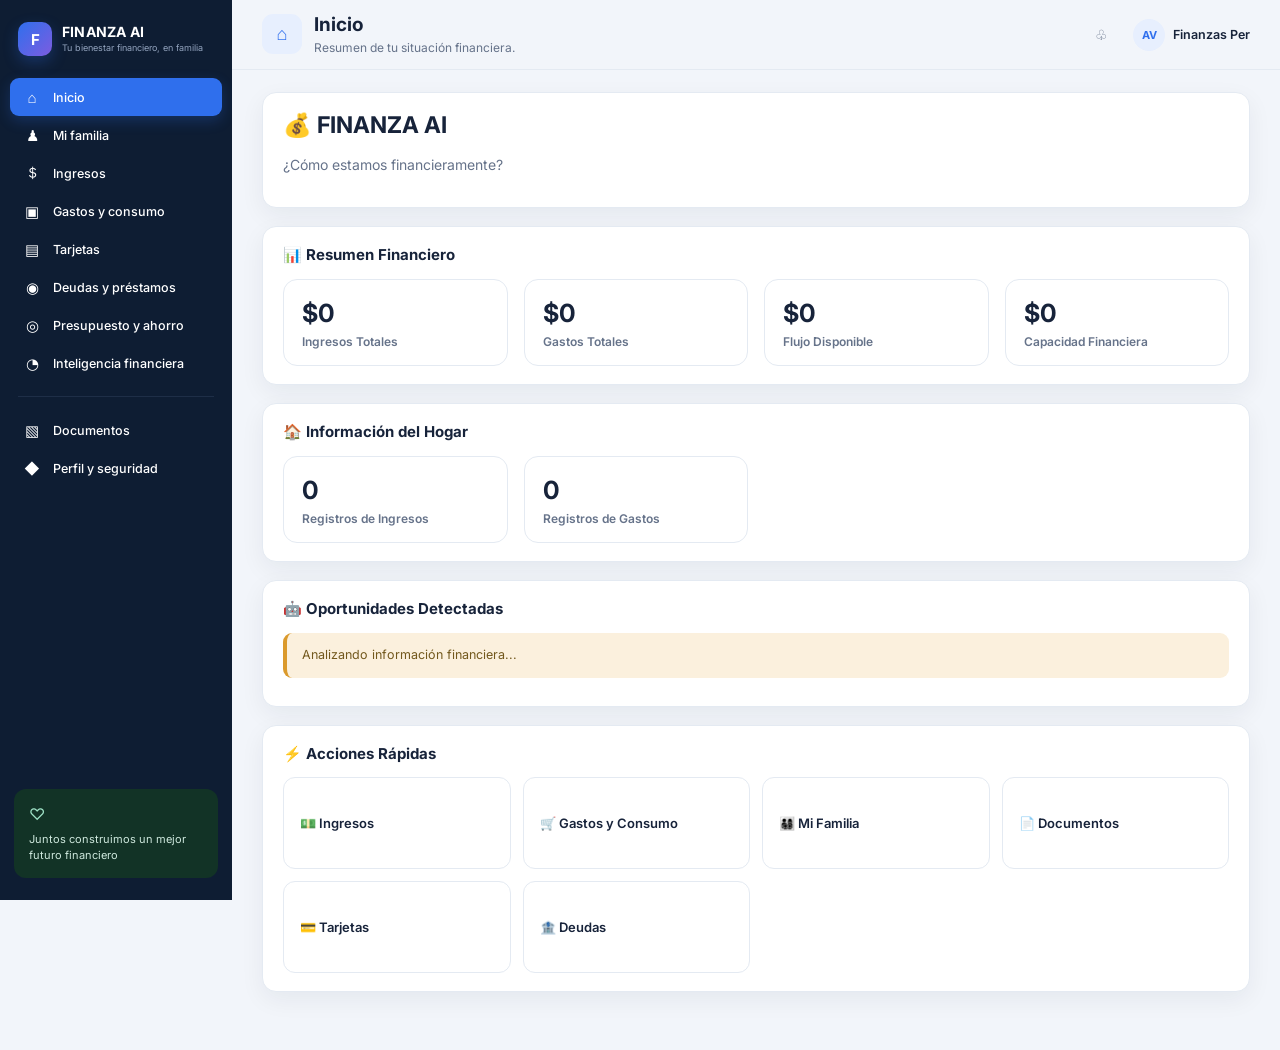
==== commit 95641b22: "Update index.html" ====
--- a/index.html
+++ b/index.html
@@ -87,10 +87,9 @@
   border-radius:8px;
 }
 
-</style>
-
-<link rel="stylesheet" href="./assets/styles.css">
-  
+  </style>
+
+  <link rel="stylesheet" href="./assets/styles.css">
 </head>
 
 <body>
@@ -297,7 +296,6 @@
   }
 
 }
-
 cargarDashboard();
 
 </script>
@@ -306,3 +304,4 @@
 
 </body>
 </html>
+
